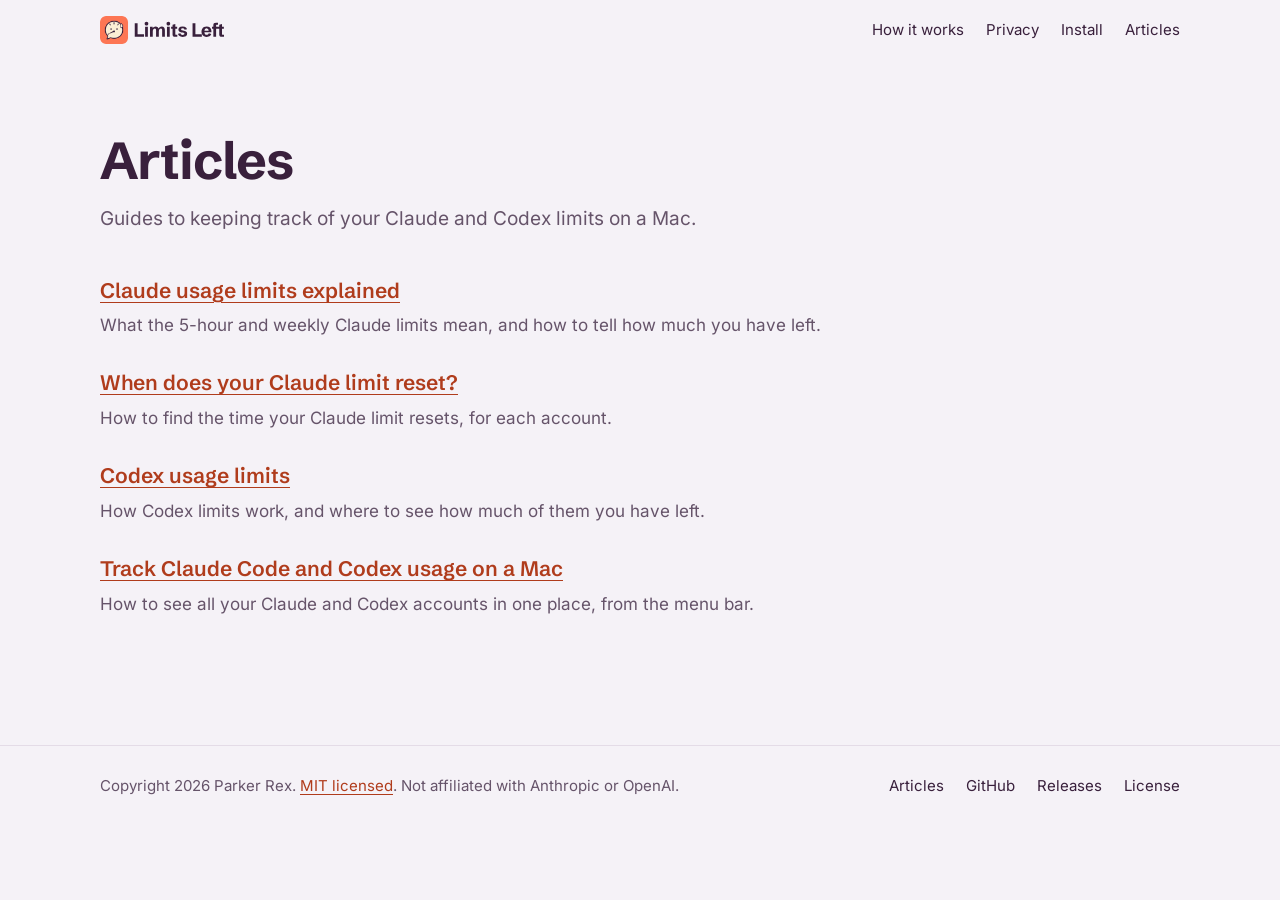
==== website/articles/index.html @ d8ab6b77 "feat: use the Limits Left wordmark on the site and readme" ====
<!doctype html>
<html lang="en">
<head>
  <meta charset="utf-8">
  <meta name="viewport" content="width=device-width, initial-scale=1">
  <title>Articles about Claude and Codex usage limits</title>
  <meta name="description" content="Plain guides to Claude and Codex usage limits: how they work, when they reset, and how to track every account from your Mac&#x27;s menu bar with Limits Left.">
  <link rel="canonical" href="https://limitsleft.com/articles/">
  <meta name="color-scheme" content="light dark">
  <meta name="theme-color" content="#F5F2F7" media="(prefers-color-scheme: light)">
  <meta name="theme-color" content="#1E1724" media="(prefers-color-scheme: dark)">

  <meta property="og:type" content="website">
  <meta property="og:site_name" content="Limits Left">
  <meta property="og:url" content="https://limitsleft.com/articles/">
  <meta property="og:title" content="Articles about Claude and Codex usage limits">
  <meta property="og:description" content="Plain guides to Claude and Codex usage limits: how they work, when they reset, and how to track every account from your Mac&#x27;s menu bar with Limits Left.">
  <meta property="og:image" content="https://limitsleft.com/images/social-preview.png">
  <meta property="og:image:width" content="1280">
  <meta property="og:image:height" content="640">
  <meta property="og:image:alt" content="Limits Left app icon, a nervous speech-bubble fuel gauge, beside the app name and the Homebrew install command">
  <meta name="twitter:card" content="summary_large_image">
  <meta name="twitter:title" content="Articles about Claude and Codex usage limits">
  <meta name="twitter:description" content="Plain guides to Claude and Codex usage limits: how they work, when they reset, and how to track every account from your Mac&#x27;s menu bar with Limits Left.">
  <meta name="twitter:image" content="https://limitsleft.com/images/social-preview.png">
  <meta name="twitter:image:alt" content="Limits Left app icon, a nervous speech-bubble fuel gauge, beside the app name and the Homebrew install command">

  <link rel="icon" type="image/png" sizes="32x32" href="../images/favicon-32.png">
  <link rel="icon" type="image/png" sizes="64x64" href="../images/favicon-64.png">
  <link rel="apple-touch-icon" href="../images/apple-touch-icon.png">
  <link rel="stylesheet" href="../styles.css">

  <script type="application/ld+json">
{
  "@context": "https://schema.org",
  "@type": "BreadcrumbList",
  "itemListElement": [
    {
      "@type": "ListItem",
      "position": 1,
      "name": "Limits Left",
      "item": "https://limitsleft.com/"
    },
    {
      "@type": "ListItem",
      "position": 2,
      "name": "Articles",
      "item": "https://limitsleft.com/articles/"
    }
  ]
}
  </script>
</head>
<body>
  <a class="skip-link" href="#main">Skip to content</a>

  <header class="site-header">
    <div class="wrap header-row">
      <a class="brand" href="../" aria-label="Limits Left, home">
        <picture>
          <source srcset="../images/brand/limits-left-lockup-dark.svg" media="(prefers-color-scheme: dark)">
          <img src="../images/brand/limits-left-lockup.svg" width="124" height="28" alt="Limits Left">
        </picture>
      </a>
      <nav aria-label="Primary">
        <ul class="nav-list">
          <li><a href="../#how-it-works">How it works</a></li>
          <li><a href="../#privacy">Privacy</a></li>
          <li><a href="../#install">Install</a></li>
          <li><a href="./" aria-current="page">Articles</a></li>
        </ul>
      </nav>
    </div>
  </header>

  <main id="main">
    <section class="wrap article-list-page" aria-labelledby="articles-title">
      <h1 id="articles-title">Articles</h1>
      <p class="section-lead">Guides to keeping track of your Claude and Codex limits on a Mac.</p>

      <ol class="article-list" reversed>
        <!--
          Add one item per article, newest first:
          <li>
            <a href="article-slug">Article title</a>
            <p>The article's description, one or two sentences.</p>
          </li>
        -->
        <li>
          <a href="claude-usage-limits-explained">Claude usage limits explained</a>
          <p>What the 5-hour and weekly Claude limits mean, and how to tell how much you have left.</p>
        </li>
        <li>
          <a href="claude-limit-reset-time">When does your Claude limit reset?</a>
          <p>How to find the time your Claude limit resets, for each account.</p>
        </li>
        <li>
          <a href="codex-usage-limits">Codex usage limits</a>
          <p>How Codex limits work, and where to see how much of them you have left.</p>
        </li>
        <li>
          <a href="track-claude-code-and-codex-usage-on-mac">Track Claude Code and Codex usage on a Mac</a>
          <p>How to see all your Claude and Codex accounts in one place, from the menu bar.</p>
        </li>
      </ol>
      <p class="article-list-empty">No articles yet. Meanwhile, see <a href="../#how-it-works">how the app works</a>.</p>
    </section>
  </main>

  <footer class="site-footer">
    <div class="wrap footer-row">
      <p>Copyright 2026 Parker Rex. <a href="https://github.com/ParkerRex/ai-usage-stats/blob/main/LICENSE">MIT licensed</a>. Not affiliated with Anthropic or OpenAI.</p>
      <ul class="footer-links">
        <li><a href="./">Articles</a></li>
        <li><a href="https://github.com/ParkerRex/ai-usage-stats">GitHub</a></li>
        <li><a href="https://github.com/ParkerRex/ai-usage-stats/releases">Releases</a></li>
        <li><a href="https://github.com/ParkerRex/ai-usage-stats/blob/main/LICENSE">License</a></li>
      </ul>
    </div>
  </footer>
</body>
</html>
---- website/styles.css ----
/* AI Usage Stats product website.
   Direction: the app's speech-bubble fuel gauge, scaled up to hold the headline.
   Colors come from assets/app-icon.png: plum outline ink and coral face.
   The page ground is a plum-tinted mist instead of the icon's cream. */

/* Self-hosted variable fonts, Latin subset. Licenses and sources: fonts/README.md */
@font-face {
  font-family: "Schibsted Grotesk";
  font-style: normal;
  font-weight: 400 900;
  font-display: swap;
  src: url("fonts/schibsted-grotesk/schibsted-grotesk-latin-wght-normal.woff2") format("woff2");
}

@font-face {
  font-family: "Inter";
  font-style: normal;
  font-weight: 100 900;
  font-display: swap;
  src: url("fonts/inter/inter-latin-wght-normal.woff2") format("woff2");
}

:root {
  color-scheme: light dark;

  --mist: #F5F2F7;
  --face: #FFFFFF;
  --ink: #39203C;
  --ink-soft: #66546A;
  --coral: #FC7754;
  --coral-ink: #B03C1C;
  --on-coral: #39203C;
  --hairline: #E4DCE7;
  --shot-shadow: 0 1px 2px rgba(57, 32, 60, 0.10), 0 18px 44px -12px rgba(57, 32, 60, 0.28);

  --text: "Inter", -apple-system, BlinkMacSystemFont, "SF Pro Text", "Helvetica Neue", Helvetica, Arial, sans-serif;
  --rounded: "Schibsted Grotesk", ui-rounded, "SF Pro Rounded", -apple-system, BlinkMacSystemFont, "Helvetica Neue", Helvetica, Arial, sans-serif;
  --code: ui-monospace, "SF Mono", Menlo, Consolas, monospace;

  --wrap: 1080px;
  --gutter: 16px;
  --space: clamp(72px, 10vw, 128px);
}

@media (prefers-color-scheme: dark) {
  :root {
    --mist: #1E1724;
    --face: #2B2232;
    --ink: #F4EEF5;
    --ink-soft: #C4B5C7;
    --coral: #FC7754;
    --coral-ink: #FF9473;
    --on-coral: #1E1724;
    --hairline: #3A2F42;
    --shot-shadow: 0 1px 2px rgba(0, 0, 0, 0.35), 0 18px 44px -12px rgba(0, 0, 0, 0.6);
  }
}

*,
*::before,
*::after {
  box-sizing: border-box;
}

html {
  -webkit-text-size-adjust: 100%;
  text-size-adjust: 100%;
}

body {
  margin: 0;
  background: var(--mist);
  color: var(--ink);
  font-family: var(--text);
  font-size: 17px;
  line-height: 1.55;
  -webkit-font-smoothing: antialiased;
}

img {
  display: block;
  max-width: 100%;
  height: auto;
}

a {
  color: var(--coral-ink);
  text-underline-offset: 0.18em;
  text-decoration-thickness: 1px;
}

a:hover {
  text-decoration-thickness: 2px;
}

:focus-visible {
  outline: 3px solid var(--coral-ink);
  outline-offset: 3px;
  border-radius: 4px;
}

code,
pre {
  font-family: var(--code);
  font-size: 0.86em;
}

p code,
dd code {
  white-space: nowrap;
}

code.path {
  white-space: normal;
  overflow-wrap: anywhere;
}

h1,
h2,
h3 {
  margin: 0;
  font-family: var(--rounded);
  text-wrap: balance;
}

h2 {
  font-size: clamp(30px, 4vw, 44px);
  font-weight: 700;
  line-height: 1.1;
  letter-spacing: -0.015em;
}

h3,
dt {
  font-family: var(--rounded);
  font-size: 20px;
  font-weight: 600;
  line-height: 1.25;
}

p,
dd {
  margin: 0;
}

.wrap {
  max-width: calc(var(--wrap) + 2 * var(--gutter));
  margin: 0 auto;
  padding: 0 var(--gutter);
}

.skip-link {
  position: absolute;
  left: var(--gutter);
  top: -100px;
  z-index: 10;
  padding: 8px 12px;
  background: var(--face);
  color: var(--ink);
}

.skip-link:focus {
  top: 8px;
}

/* Header */

.header-row {
  display: flex;
  flex-wrap: wrap;
  align-items: center;
  justify-content: space-between;
  gap: 8px 24px;
  padding-top: 16px;
  padding-bottom: 16px;
}

.brand {
  display: inline-flex;
  align-items: center;
  text-decoration: none;
}

.brand img {
  display: block;
  width: auto;
  height: 28px;
}

.nav-list,
.footer-links {
  display: flex;
  flex-wrap: wrap;
  gap: 4px 22px;
  margin: 0;
  padding: 0;
  list-style: none;
  font-size: 15px;
}

.nav-list a,
.footer-links a {
  color: var(--ink);
  text-decoration: none;
}

.nav-list a:hover,
.footer-links a:hover {
  color: var(--coral-ink);
  text-decoration: underline;
}

/* Hero: the app's speech-bubble gauge, holding the headline */

.hero {
  padding: clamp(24px, 5vw, 56px) 0 var(--space);
}

.gauge {
  position: relative;
  max-width: 960px;
  margin: 0 auto;
  container-type: inline-size;
}

.gauge-art {
  display: block;
  width: 100%;
  height: auto;
  overflow: visible;
}

.gauge-bubble {
  fill: var(--face);
  stroke: var(--ink);
  stroke-width: 14;
  stroke-linejoin: round;
}

.gauge-empty {
  fill: none;
  stroke: var(--coral);
  stroke-width: 26;
}

.gauge-ticks line {
  stroke: var(--ink);
  stroke-width: 14;
  stroke-linecap: butt;
}

.gauge-needle {
  stroke: var(--coral);
  stroke-width: 14;
  stroke-linecap: round;
  transform-box: view-box;
  transform-origin: 500px 500px;
}

.gauge-pivot {
  fill: var(--ink);
}

.gauge-drop {
  fill: var(--face);
  stroke: var(--ink);
  stroke-width: 10;
  stroke-linejoin: round;
}

.gauge h1 {
  position: absolute;
  top: 29%;
  left: 23%;
  right: 23%;
  font-size: 4.9cqi;
  font-weight: 700;
  line-height: 1.06;
  letter-spacing: -0.02em;
  text-align: center;
}

.gauge h1 span {
  display: block;
}

/* One load moment: the needle sweeps from full down to near empty and wobbles once. */
@media (prefers-reduced-motion: no-preference) {
  .gauge-needle {
    animation: needle-sweep 1.6s cubic-bezier(0.3, 0.7, 0.4, 1) 0.2s both;
  }
}

@keyframes needle-sweep {
  0% {
    transform: rotate(140deg);
  }
  62% {
    transform: rotate(-7deg);
  }
  78% {
    transform: rotate(4deg);
  }
  90% {
    transform: rotate(-2deg);
  }
  100% {
    transform: rotate(0deg);
  }
}

.hero-copy {
  max-width: 640px;
  margin: 28px auto 0;
  text-align: center;
}

.lead {
  font-size: clamp(18px, 2.2vw, 21px);
  line-height: 1.5;
  color: var(--ink-soft);
}

.actions {
  display: flex;
  flex-wrap: wrap;
  align-items: center;
  justify-content: center;
  gap: 12px;
  margin-top: 28px;
}

.button {
  display: inline-block;
  padding: 12px 22px;
  border-radius: 12px;
  background: var(--coral);
  color: var(--on-coral);
  font-family: var(--rounded);
  font-weight: 700;
  text-decoration: none;
}

.button:hover {
  filter: brightness(1.05);
}

.command {
  display: inline-block;
  max-width: 100%;
  padding: 11px 14px;
  border: 1px solid var(--hairline);
  border-radius: 12px;
  background: var(--face);
  color: var(--ink);
  font-size: 14px;
  overflow-wrap: anywhere;
  -webkit-user-select: all;
  user-select: all;
}

.requirements {
  margin-top: 16px;
  font-size: 15px;
  color: var(--ink-soft);
}

.shot {
  width: 100%;
  border: 1px solid var(--hairline);
  border-radius: 10px;
  background: var(--face);
  box-shadow: var(--shot-shadow);
}

.shot-hero {
  margin-top: clamp(48px, 7vw, 80px);
  border-radius: 14px;
}

/* Sections */

.section {
  padding-bottom: var(--space);
}

.section-lead {
  max-width: 64ch;
  margin-top: 16px;
  font-size: 19px;
  color: var(--ink-soft);
}

.row {
  display: grid;
  grid-template-columns: minmax(0, 340px) minmax(0, 1fr);
  gap: 32px clamp(32px, 6vw, 72px);
  align-items: start;
  margin-top: clamp(40px, 6vw, 64px);
}

.row-text h3 + p {
  margin-top: 8px;
}

.row-text p + h3 {
  margin-top: 28px;
}

.row-text p + p {
  margin-top: 12px;
}

.row-text p {
  color: var(--ink-soft);
}

.shot-menu {
  max-width: 330px;
}

.ledger {
  display: grid;
  grid-template-columns: repeat(3, minmax(0, 1fr));
  gap: 32px clamp(32px, 4vw, 56px);
  margin: 40px 0 0;
}

.ledger dd,
.faq dd {
  margin-top: 8px;
  color: var(--ink-soft);
}

.ledger code,
.ledger-note code,
.pair p code {
  color: var(--ink);
}

.ledger-note {
  max-width: 64ch;
  margin-top: 36px;
  color: var(--ink-soft);
}

.pair {
  display: grid;
  grid-template-columns: repeat(2, minmax(0, 1fr));
  gap: 32px clamp(32px, 6vw, 72px);
  margin-top: 36px;
}

.pair h3 + p,
.pair h3 + .code-block,
.pair h3 + .setup {
  margin-top: 10px;
}

.pair p + h3,
.pair .code-block + h3 {
  margin-top: 28px;
}

.pair p {
  color: var(--ink-soft);
}

.code-block {
  margin: 0;
  padding: 14px 16px;
  border: 1px solid var(--hairline);
  border-radius: 12px;
  background: var(--face);
  white-space: pre-wrap;
  overflow-wrap: anywhere;
}

.setup {
  margin-bottom: 0;
  padding-left: 1.4em;
}

.setup li + li {
  margin-top: 10px;
}

.setup li::marker {
  color: var(--coral-ink);
  font-family: var(--rounded);
  font-weight: 700;
}

.faq {
  display: grid;
  grid-template-columns: repeat(2, minmax(0, 1fr));
  gap: 32px clamp(32px, 6vw, 72px);
  margin: 36px 0 0;
}

/* Articles */

.article-list-page,
.article {
  padding-top: clamp(32px, 6vw, 72px);
  padding-bottom: var(--space);
}

.article-list-page h1,
.article h1,
.not-found h1 {
  font-size: clamp(34px, 5vw, 52px);
  font-weight: 700;
  line-height: 1.08;
  letter-spacing: -0.02em;
}

.article-list {
  max-width: 68ch;
  margin: 40px 0 0;
  padding: 0;
  list-style: none;
}

.article-list li + li {
  margin-top: 28px;
}

.article-list a {
  font-family: var(--rounded);
  font-size: 21px;
  font-weight: 600;
}

.article-list p {
  margin-top: 6px;
  color: var(--ink-soft);
}

.article-list-empty {
  margin-top: 40px;
  color: var(--ink-soft);
}

.article-list:has(li) + .article-list-empty {
  display: none;
}

.article-header,
.prose,
.article-install {
  max-width: 68ch;
}

.article-summary {
  margin-top: 16px;
  font-size: 21px;
  line-height: 1.45;
  color: var(--ink-soft);
}

.article-date {
  margin-top: 12px;
  font-size: 15px;
  color: var(--ink-soft);
}

.prose {
  margin-top: 40px;
  font-size: 18px;
  line-height: 1.65;
}

.prose > * + * {
  margin-top: 1em;
}

.prose h2 {
  margin-top: 1.8em;
  font-size: 28px;
}

.prose h3 {
  margin-top: 1.5em;
}

.prose ul,
.prose ol {
  padding-left: 1.3em;
}

.prose li + li {
  margin-top: 0.4em;
}

.prose figure {
  margin: 2em 0;
}

.prose figure img {
  border: 1px solid var(--hairline);
  border-radius: 10px;
  box-shadow: var(--shot-shadow);
}

.prose figcaption {
  margin-top: 10px;
  font-size: 15px;
  color: var(--ink-soft);
}

.prose blockquote {
  margin-left: 0;
  padding-left: 1em;
  border-left: 3px solid var(--coral);
  color: var(--ink-soft);
}

.article-install {
  margin-top: 64px;
  padding-top: 32px;
  border-top: 1px solid var(--hairline);
}

.article-install p {
  margin-top: 10px;
  color: var(--ink-soft);
}

.article-install .actions {
  justify-content: flex-start;
  margin-top: 20px;
}

/* Not found */

.not-found {
  max-width: 560px;
  padding-top: clamp(32px, 6vw, 64px);
  padding-bottom: var(--space);
  text-align: center;
}

.not-found-gauge {
  display: block;
  width: 100%;
  max-width: 320px;
  height: auto;
  margin: 0 auto 32px;
}

.gauge-needle-still {
  stroke: var(--coral);
  stroke-width: 14;
  stroke-linecap: round;
}

.not-found p {
  margin-top: 12px;
  color: var(--ink-soft);
}

/* Footer */

.site-footer {
  border-top: 1px solid var(--hairline);
  padding: 28px 0 40px;
  font-size: 15px;
  color: var(--ink-soft);
}

.footer-row {
  display: flex;
  flex-wrap: wrap;
  justify-content: space-between;
  gap: 12px 24px;
}

/* Narrow screens: the headline leaves the bubble and sits under it. */

@media (max-width: 720px) {
  body {
    font-size: 16px;
  }

  .gauge {
    max-width: 420px;
  }

  .gauge h1 {
    position: static;
    margin-top: 24px;
    font-size: clamp(30px, 8.4vw, 40px);
    line-height: 1.1;
  }

  .row,
  .ledger,
  .pair,
  .faq {
    grid-template-columns: minmax(0, 1fr);
  }

  .section-lead {
    font-size: 17px;
  }
}

@media (max-width: 480px) {
  .shot {
    border-radius: 8px;
  }
}
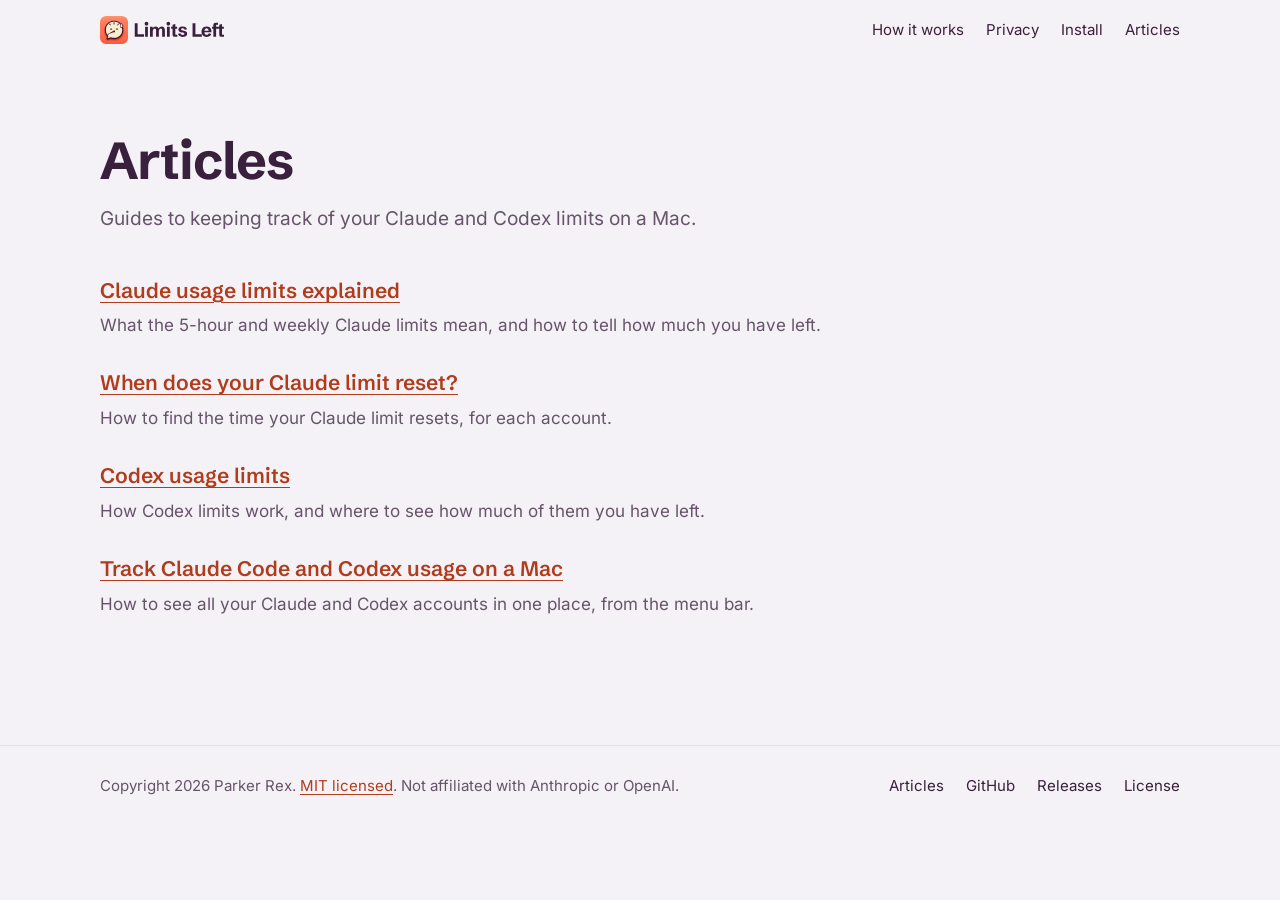
==== commit 15178388: "docs: point links at the renamed ParkerRex/limits-left repository" ====
--- a/website/articles/index.html
+++ b/website/articles/index.html
@@ -109,12 +109,12 @@
 
   <footer class="site-footer">
     <div class="wrap footer-row">
-      <p>Copyright 2026 Parker Rex. <a href="https://github.com/ParkerRex/ai-usage-stats/blob/main/LICENSE">MIT licensed</a>. Not affiliated with Anthropic or OpenAI.</p>
+      <p>Copyright 2026 Parker Rex. <a href="https://github.com/ParkerRex/limits-left/blob/main/LICENSE">MIT licensed</a>. Not affiliated with Anthropic or OpenAI.</p>
       <ul class="footer-links">
         <li><a href="./">Articles</a></li>
-        <li><a href="https://github.com/ParkerRex/ai-usage-stats">GitHub</a></li>
-        <li><a href="https://github.com/ParkerRex/ai-usage-stats/releases">Releases</a></li>
-        <li><a href="https://github.com/ParkerRex/ai-usage-stats/blob/main/LICENSE">License</a></li>
+        <li><a href="https://github.com/ParkerRex/limits-left">GitHub</a></li>
+        <li><a href="https://github.com/ParkerRex/limits-left/releases">Releases</a></li>
+        <li><a href="https://github.com/ParkerRex/limits-left/blob/main/LICENSE">License</a></li>
       </ul>
     </div>
   </footer>
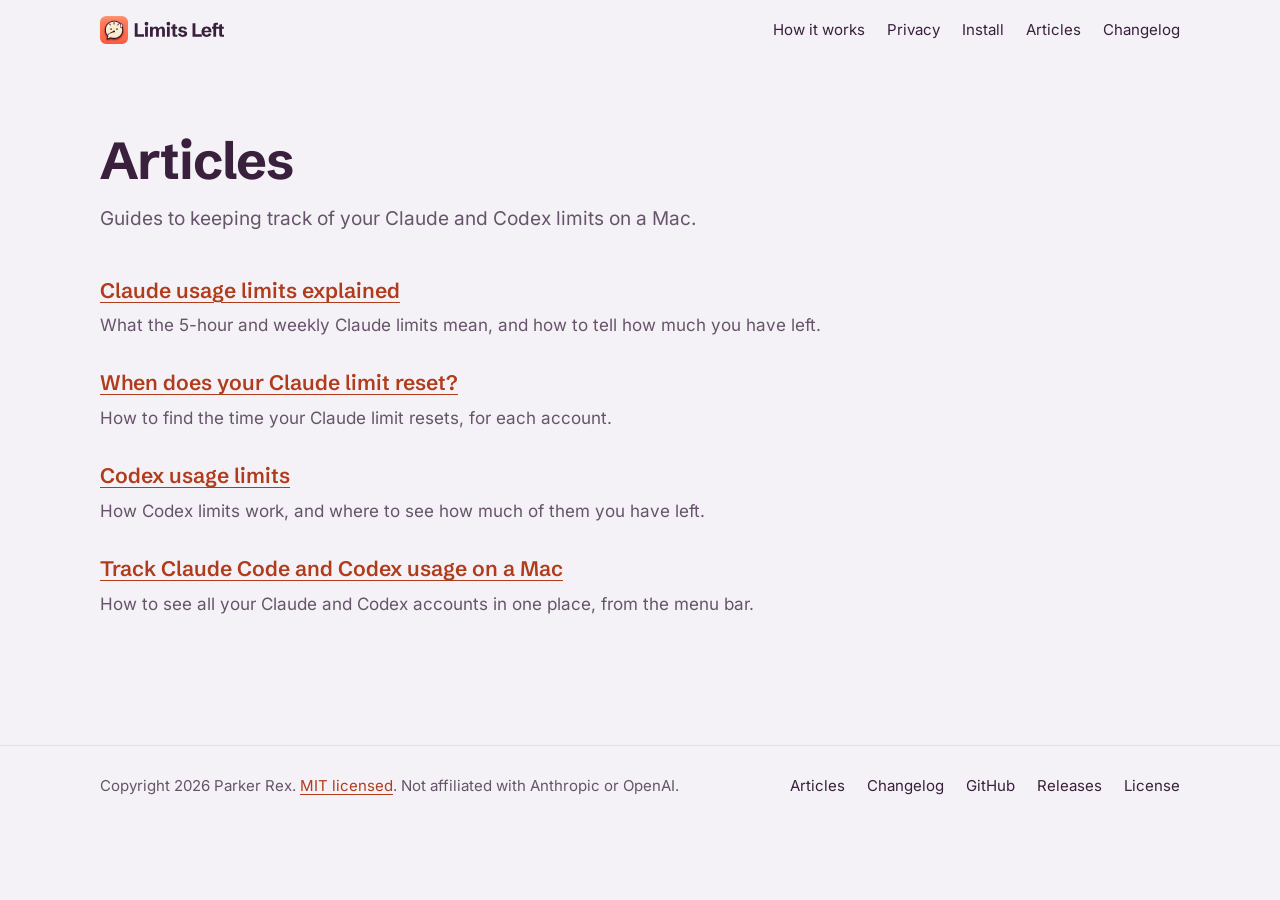
==== commit f1f577d6: "docs: add a changelog playbook and page" ====
--- a/website/articles/index.html
+++ b/website/articles/index.html
@@ -68,6 +68,7 @@
           <li><a href="../#privacy">Privacy</a></li>
           <li><a href="../#install">Install</a></li>
           <li><a href="./" aria-current="page">Articles</a></li>
+          <li><a href="../changelog/">Changelog</a></li>
         </ul>
       </nav>
     </div>
@@ -112,6 +113,7 @@
       <p>Copyright 2026 Parker Rex. <a href="https://github.com/ParkerRex/limits-left/blob/main/LICENSE">MIT licensed</a>. Not affiliated with Anthropic or OpenAI.</p>
       <ul class="footer-links">
         <li><a href="./">Articles</a></li>
+        <li><a href="../changelog/">Changelog</a></li>
         <li><a href="https://github.com/ParkerRex/limits-left">GitHub</a></li>
         <li><a href="https://github.com/ParkerRex/limits-left/releases">Releases</a></li>
         <li><a href="https://github.com/ParkerRex/limits-left/blob/main/LICENSE">License</a></li>
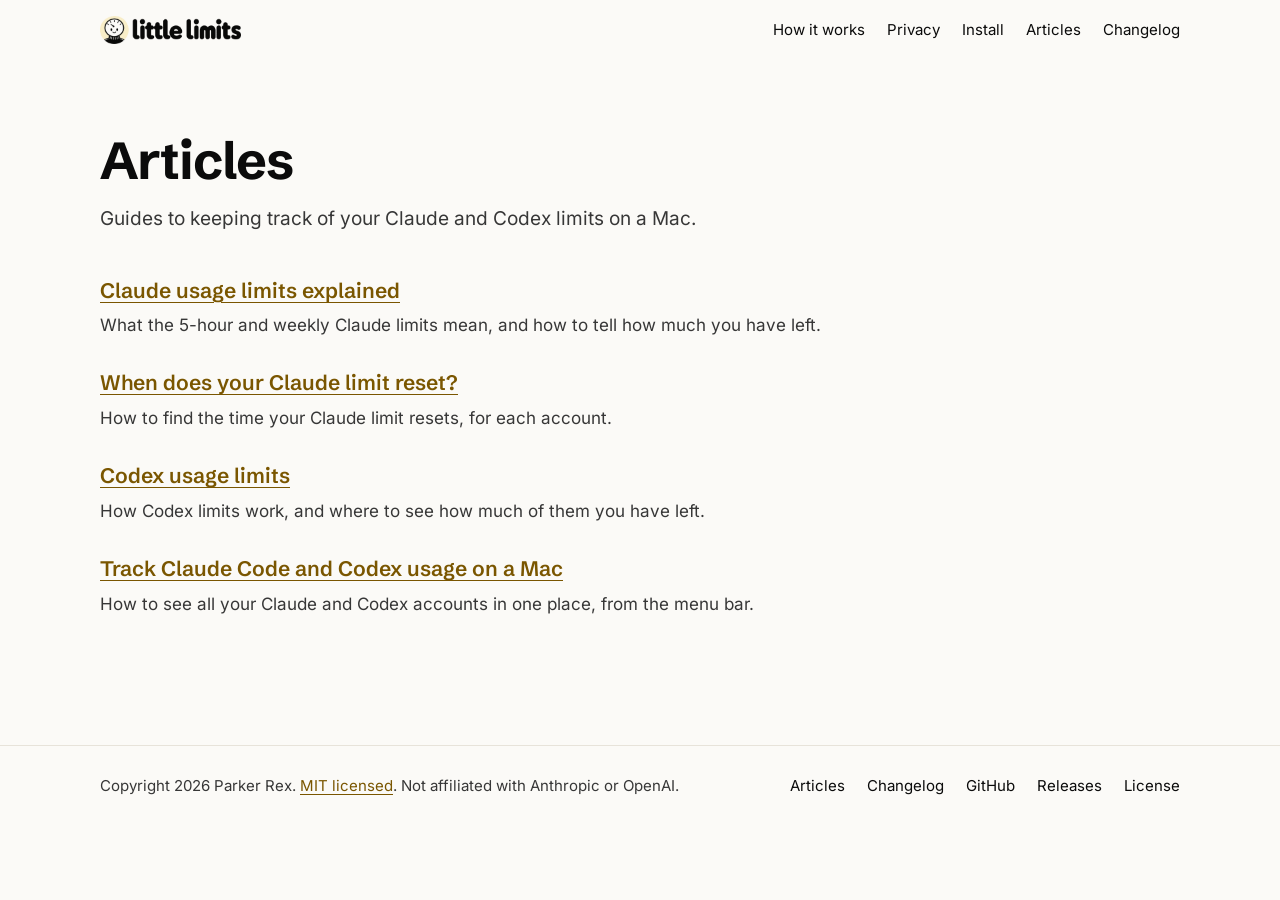
==== commit 04f0c255: "feat: rename to Little Limits and adopt the little family brand Limits Left becomes Little Limits, p" ====
--- a/website/articles/index.html
+++ b/website/articles/index.html
@@ -4,30 +4,30 @@
   <meta charset="utf-8">
   <meta name="viewport" content="width=device-width, initial-scale=1">
   <title>Articles about Claude and Codex usage limits</title>
-  <meta name="description" content="Plain guides to Claude and Codex usage limits: how they work, when they reset, and how to track every account from your Mac&#x27;s menu bar with Limits Left.">
+  <meta name="description" content="Plain guides to Claude and Codex usage limits: how they work, when they reset, and how to track every account from your Mac&#x27;s menu bar with Little Limits.">
   <link rel="canonical" href="https://limitsleft.com/articles/">
   <meta name="color-scheme" content="light dark">
-  <meta name="theme-color" content="#F5F2F7" media="(prefers-color-scheme: light)">
-  <meta name="theme-color" content="#1E1724" media="(prefers-color-scheme: dark)">
+  <meta name="theme-color" content="#FBFAF7" media="(prefers-color-scheme: light)">
+  <meta name="theme-color" content="#1E1E1E" media="(prefers-color-scheme: dark)">
 
   <meta property="og:type" content="website">
-  <meta property="og:site_name" content="Limits Left">
+  <meta property="og:site_name" content="Little Limits">
   <meta property="og:url" content="https://limitsleft.com/articles/">
   <meta property="og:title" content="Articles about Claude and Codex usage limits">
-  <meta property="og:description" content="Plain guides to Claude and Codex usage limits: how they work, when they reset, and how to track every account from your Mac&#x27;s menu bar with Limits Left.">
-  <meta property="og:image" content="https://limitsleft.com/images/social-preview.png">
+  <meta property="og:description" content="Plain guides to Claude and Codex usage limits: how they work, when they reset, and how to track every account from your Mac&#x27;s menu bar with Little Limits.">
+  <meta property="og:image" content="https://limitsleft.com/images/little-limits-social-preview.jpg">
   <meta property="og:image:width" content="1280">
   <meta property="og:image:height" content="640">
-  <meta property="og:image:alt" content="Limits Left app icon, a nervous speech-bubble fuel gauge, beside the app name and the Homebrew install command">
+  <meta property="og:image:alt" content="Little Limits wordmark beside its mascot, a little character with a gauge for a head, and the line “Claude and Codex limits, in your Mac’s menu bar”">
   <meta name="twitter:card" content="summary_large_image">
   <meta name="twitter:title" content="Articles about Claude and Codex usage limits">
-  <meta name="twitter:description" content="Plain guides to Claude and Codex usage limits: how they work, when they reset, and how to track every account from your Mac&#x27;s menu bar with Limits Left.">
-  <meta name="twitter:image" content="https://limitsleft.com/images/social-preview.png">
-  <meta name="twitter:image:alt" content="Limits Left app icon, a nervous speech-bubble fuel gauge, beside the app name and the Homebrew install command">
+  <meta name="twitter:description" content="Plain guides to Claude and Codex usage limits: how they work, when they reset, and how to track every account from your Mac&#x27;s menu bar with Little Limits.">
+  <meta name="twitter:image" content="https://limitsleft.com/images/little-limits-social-preview.jpg">
+  <meta name="twitter:image:alt" content="Little Limits wordmark beside its mascot, a little character with a gauge for a head, and the line “Claude and Codex limits, in your Mac’s menu bar”">
 
-  <link rel="icon" type="image/png" sizes="32x32" href="../images/favicon-32.png">
-  <link rel="icon" type="image/png" sizes="64x64" href="../images/favicon-64.png">
-  <link rel="apple-touch-icon" href="../images/apple-touch-icon.png">
+  <link rel="icon" type="image/png" sizes="32x32" href="../images/little-limits-favicon-32.png">
+  <link rel="icon" type="image/png" sizes="64x64" href="../images/little-limits-favicon-64.png">
+  <link rel="apple-touch-icon" href="../images/little-limits-touch-icon.png">
   <link rel="stylesheet" href="../styles.css">
 
   <script type="application/ld+json">
@@ -38,7 +38,7 @@
     {
       "@type": "ListItem",
       "position": 1,
-      "name": "Limits Left",
+      "name": "Little Limits",
       "item": "https://limitsleft.com/"
     },
     {
@@ -56,10 +56,10 @@
 
   <header class="site-header">
     <div class="wrap header-row">
-      <a class="brand" href="../" aria-label="Limits Left, home">
+      <a class="brand" href="../" aria-label="Little Limits, home">
         <picture>
-          <source srcset="../images/brand/limits-left-lockup-dark.svg" media="(prefers-color-scheme: dark)">
-          <img src="../images/brand/limits-left-lockup.svg" width="124" height="28" alt="Limits Left">
+          <source srcset="../images/little-limits-lockup-dark.png" media="(prefers-color-scheme: dark)">
+          <img src="../images/little-limits-lockup-light.png" width="141" height="28" alt="Little Limits">
         </picture>
       </a>
       <nav aria-label="Primary">
@@ -110,13 +110,13 @@
 
   <footer class="site-footer">
     <div class="wrap footer-row">
-      <p>Copyright 2026 Parker Rex. <a href="https://github.com/ParkerRex/limits-left/blob/main/LICENSE">MIT licensed</a>. Not affiliated with Anthropic or OpenAI.</p>
+      <p>Copyright 2026 Parker Rex. <a href="https://github.com/ParkerRex/little-limits/blob/main/LICENSE">MIT licensed</a>. Not affiliated with Anthropic or OpenAI.</p>
       <ul class="footer-links">
         <li><a href="./">Articles</a></li>
         <li><a href="../changelog/">Changelog</a></li>
-        <li><a href="https://github.com/ParkerRex/limits-left">GitHub</a></li>
-        <li><a href="https://github.com/ParkerRex/limits-left/releases">Releases</a></li>
-        <li><a href="https://github.com/ParkerRex/limits-left/blob/main/LICENSE">License</a></li>
+        <li><a href="https://github.com/ParkerRex/little-limits">GitHub</a></li>
+        <li><a href="https://github.com/ParkerRex/little-limits/releases">Releases</a></li>
+        <li><a href="https://github.com/ParkerRex/little-limits/blob/main/LICENSE">License</a></li>
       </ul>
     </div>
   </footer>
--- a/website/styles.css
+++ b/website/styles.css
@@ -1,7 +1,7 @@
-/* AI Usage Stats product website.
-   Direction: the app's speech-bubble fuel gauge, scaled up to hold the headline.
-   Colors come from assets/app-icon.png: plum outline ink and coral face.
-   The page ground is a plum-tinted mist instead of the icon's cream. */
+/* Little Limits product website.
+   Direction: the gauge from the app icon, scaled up to hold the headline.
+   Colors follow the little family brand: warm paper, black ink, and the
+   butter yellow of the gauge character's circle. See assets/branding/README.md. */
 
 /* Self-hosted variable fonts, Latin subset. Licenses and sources: fonts/README.md */
 @font-face {
@@ -23,15 +23,15 @@
 :root {
   color-scheme: light dark;
 
-  --mist: #F5F2F7;
+  --paper: #FBFAF7;
   --face: #FFFFFF;
-  --ink: #39203C;
-  --ink-soft: #66546A;
-  --coral: #FC7754;
-  --coral-ink: #B03C1C;
-  --on-coral: #39203C;
-  --hairline: #E4DCE7;
-  --shot-shadow: 0 1px 2px rgba(57, 32, 60, 0.10), 0 18px 44px -12px rgba(57, 32, 60, 0.28);
+  --ink: #0B0B0B;
+  --ink-soft: #373737;
+  --butter: #F4DC8A;
+  --accent-ink: #7A5600;
+  --on-butter: #0B0B0B;
+  --hairline: #E7E3DA;
+  --shot-shadow: 0 1px 2px rgba(11, 11, 11, 0.08), 0 18px 44px -12px rgba(11, 11, 11, 0.22);
 
   --text: "Inter", -apple-system, BlinkMacSystemFont, "SF Pro Text", "Helvetica Neue", Helvetica, Arial, sans-serif;
   --rounded: "Schibsted Grotesk", ui-rounded, "SF Pro Rounded", -apple-system, BlinkMacSystemFont, "Helvetica Neue", Helvetica, Arial, sans-serif;
@@ -44,14 +44,14 @@
 
 @media (prefers-color-scheme: dark) {
   :root {
-    --mist: #1E1724;
-    --face: #2B2232;
-    --ink: #F4EEF5;
-    --ink-soft: #C4B5C7;
-    --coral: #FC7754;
-    --coral-ink: #FF9473;
-    --on-coral: #1E1724;
-    --hairline: #3A2F42;
+    --paper: #1E1E1E;
+    --face: #2A2927;
+    --ink: #F4F1EA;
+    --ink-soft: #BDB8AE;
+    --butter: #F4DC8A;
+    --accent-ink: #F4DC8A;
+    --on-butter: #0B0B0B;
+    --hairline: #383632;
     --shot-shadow: 0 1px 2px rgba(0, 0, 0, 0.35), 0 18px 44px -12px rgba(0, 0, 0, 0.6);
   }
 }
@@ -69,7 +69,7 @@
 
 body {
   margin: 0;
-  background: var(--mist);
+  background: var(--paper);
   color: var(--ink);
   font-family: var(--text);
   font-size: 17px;
@@ -84,7 +84,7 @@
 }
 
 a {
-  color: var(--coral-ink);
+  color: var(--accent-ink);
   text-underline-offset: 0.18em;
   text-decoration-thickness: 1px;
 }
@@ -94,7 +94,7 @@
 }
 
 :focus-visible {
-  outline: 3px solid var(--coral-ink);
+  outline: 3px solid var(--accent-ink);
   outline-offset: 3px;
   border-radius: 4px;
 }
@@ -206,7 +206,7 @@
 
 .nav-list a:hover,
 .footer-links a:hover {
-  color: var(--coral-ink);
+  color: var(--accent-ink);
   text-decoration: underline;
 }
 
@@ -239,7 +239,7 @@
 
 .gauge-empty {
   fill: none;
-  stroke: var(--coral);
+  stroke: var(--butter);
   stroke-width: 26;
 }
 
@@ -250,7 +250,7 @@
 }
 
 .gauge-needle {
-  stroke: var(--coral);
+  stroke: var(--ink);
   stroke-width: 14;
   stroke-linecap: round;
   transform-box: view-box;
@@ -259,13 +259,6 @@
 
 .gauge-pivot {
   fill: var(--ink);
-}
-
-.gauge-drop {
-  fill: var(--face);
-  stroke: var(--ink);
-  stroke-width: 10;
-  stroke-linejoin: round;
 }
 
 .gauge h1 {
@@ -334,8 +327,8 @@
   display: inline-block;
   padding: 12px 22px;
   border-radius: 12px;
-  background: var(--coral);
-  color: var(--on-coral);
+  background: var(--butter);
+  color: var(--on-butter);
   font-family: var(--rounded);
   font-weight: 700;
   text-decoration: none;
@@ -486,7 +479,7 @@
 }
 
 .setup li::marker {
-  color: var(--coral-ink);
+  color: var(--accent-ink);
   font-family: var(--rounded);
   font-weight: 700;
 }
@@ -612,7 +605,7 @@
 .prose blockquote {
   margin-left: 0;
   padding-left: 1em;
-  border-left: 3px solid var(--coral);
+  border-left: 3px solid var(--butter);
   color: var(--ink-soft);
 }
 
@@ -650,7 +643,7 @@
 }
 
 .gauge-needle-still {
-  stroke: var(--coral);
+  stroke: var(--ink);
   stroke-width: 14;
   stroke-linecap: round;
 }
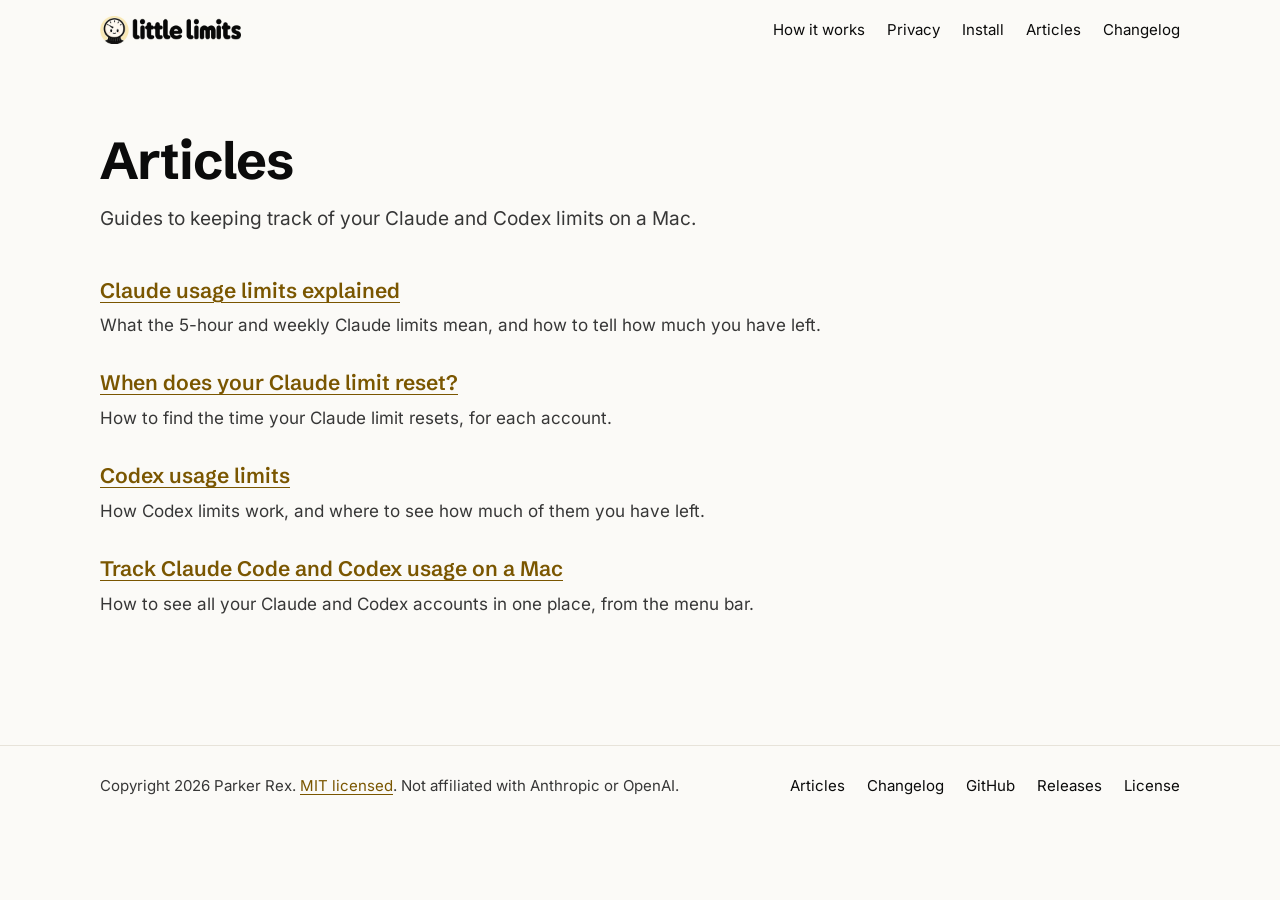
==== commit b1b7b1cf: "art: redraw the gauge mascot in the new cast style The gauge keeps its dark rim, ticks, low needle, " ====
--- a/website/articles/index.html
+++ b/website/articles/index.html
@@ -15,19 +15,19 @@
   <meta property="og:url" content="https://limitsleft.com/articles/">
   <meta property="og:title" content="Articles about Claude and Codex usage limits">
   <meta property="og:description" content="Plain guides to Claude and Codex usage limits: how they work, when they reset, and how to track every account from your Mac&#x27;s menu bar with Little Limits.">
-  <meta property="og:image" content="https://limitsleft.com/images/little-limits-social-preview.jpg">
+  <meta property="og:image" content="https://limitsleft.com/images/little-limits-social-preview-v2.jpg">
   <meta property="og:image:width" content="1280">
   <meta property="og:image:height" content="640">
   <meta property="og:image:alt" content="Little Limits wordmark beside its mascot, a little character with a gauge for a head, and the line “Claude and Codex limits, in your Mac’s menu bar”">
   <meta name="twitter:card" content="summary_large_image">
   <meta name="twitter:title" content="Articles about Claude and Codex usage limits">
   <meta name="twitter:description" content="Plain guides to Claude and Codex usage limits: how they work, when they reset, and how to track every account from your Mac&#x27;s menu bar with Little Limits.">
-  <meta name="twitter:image" content="https://limitsleft.com/images/little-limits-social-preview.jpg">
+  <meta name="twitter:image" content="https://limitsleft.com/images/little-limits-social-preview-v2.jpg">
   <meta name="twitter:image:alt" content="Little Limits wordmark beside its mascot, a little character with a gauge for a head, and the line “Claude and Codex limits, in your Mac’s menu bar”">
 
-  <link rel="icon" type="image/png" sizes="32x32" href="../images/little-limits-favicon-32.png">
-  <link rel="icon" type="image/png" sizes="64x64" href="../images/little-limits-favicon-64.png">
-  <link rel="apple-touch-icon" href="../images/little-limits-touch-icon.png">
+  <link rel="icon" type="image/png" sizes="32x32" href="../images/little-limits-favicon-32-v2.png">
+  <link rel="icon" type="image/png" sizes="64x64" href="../images/little-limits-favicon-64-v2.png">
+  <link rel="apple-touch-icon" href="../images/little-limits-touch-icon-v2.png">
   <link rel="stylesheet" href="../styles.css">
 
   <script type="application/ld+json">
@@ -58,8 +58,8 @@
     <div class="wrap header-row">
       <a class="brand" href="../" aria-label="Little Limits, home">
         <picture>
-          <source srcset="../images/little-limits-lockup-dark.png" media="(prefers-color-scheme: dark)">
-          <img src="../images/little-limits-lockup-light.png" width="141" height="28" alt="Little Limits">
+          <source srcset="../images/little-limits-lockup-dark-v2.png" media="(prefers-color-scheme: dark)">
+          <img src="../images/little-limits-lockup-light-v2.png" width="141" height="28" alt="Little Limits">
         </picture>
       </a>
       <nav aria-label="Primary">
@@ -110,13 +110,13 @@
 
   <footer class="site-footer">
     <div class="wrap footer-row">
-      <p>Copyright 2026 Parker Rex. <a href="https://github.com/ParkerRex/little-limits/blob/main/LICENSE">MIT licensed</a>. Not affiliated with Anthropic or OpenAI.</p>
+      <p>Copyright 2026 Parker Rex. <a href="https://github.com/Little-AI-Company/little-limits/blob/main/LICENSE">MIT licensed</a>. Not affiliated with Anthropic or OpenAI.</p>
       <ul class="footer-links">
         <li><a href="./">Articles</a></li>
         <li><a href="../changelog/">Changelog</a></li>
-        <li><a href="https://github.com/ParkerRex/little-limits">GitHub</a></li>
-        <li><a href="https://github.com/ParkerRex/little-limits/releases">Releases</a></li>
-        <li><a href="https://github.com/ParkerRex/little-limits/blob/main/LICENSE">License</a></li>
+        <li><a href="https://github.com/Little-AI-Company/little-limits">GitHub</a></li>
+        <li><a href="https://github.com/Little-AI-Company/little-limits/releases">Releases</a></li>
+        <li><a href="https://github.com/Little-AI-Company/little-limits/blob/main/LICENSE">License</a></li>
       </ul>
     </div>
   </footer>
